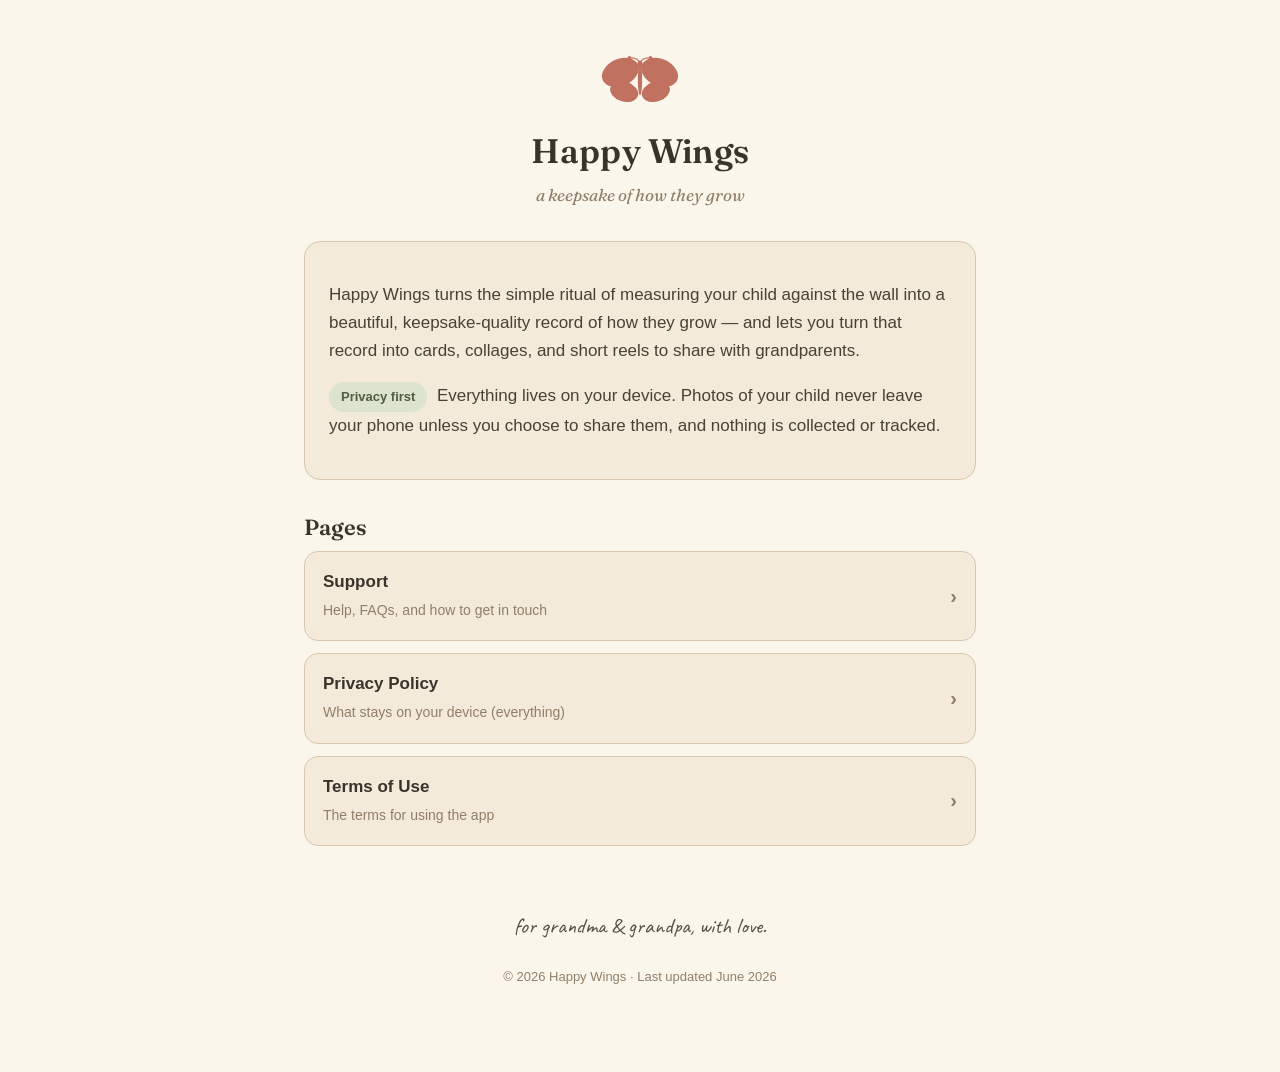
==== index.html @ c918661c "Happy Wings support, privacy, and terms pages" ====
<!DOCTYPE html>
<html lang="en">
<head>
<meta charset="UTF-8">
<meta name="viewport" content="width=device-width, initial-scale=1">
<title>Happy Wings</title>
<meta name="description" content="Happy Wings — a keepsake of how they grow. Support, terms, and privacy.">
<link rel="preconnect" href="https://fonts.googleapis.com">
<link href="https://fonts.googleapis.com/css2?family=Fraunces:ital,opsz,wght@0,9..144,400;0,9..144,600;1,9..144,400&family=Caveat&display=swap" rel="stylesheet">
<link rel="stylesheet" href="style.css">
</head>
<body>
<div class="wrap">
  <header class="site">
    <svg class="wings" viewBox="0 0 200 100" xmlns="http://www.w3.org/2000/svg" aria-hidden="true">
      <g fill="currentColor">
        <ellipse cx="141" cy="34" rx="40" ry="28" transform="rotate(24 141 34)"/>
        <ellipse cx="59" cy="34" rx="40" ry="28" transform="rotate(-24 59 34)"/>
        <ellipse cx="133" cy="74" rx="30" ry="21" transform="rotate(-18 133 74)"/>
        <ellipse cx="67" cy="74" rx="30" ry="21" transform="rotate(18 67 74)"/>
        <ellipse cx="100" cy="49" rx="4.4" ry="33"/>
        <ellipse cx="100" cy="18" rx="5.6" ry="8"/>
        <path d="M100 16 Q104 2 122 4" stroke="currentColor" stroke-width="2.4" fill="none" stroke-linecap="round"/>
        <path d="M100 16 Q96 2 78 4" stroke="currentColor" stroke-width="2.4" fill="none" stroke-linecap="round"/>
        <ellipse cx="122" cy="4" rx="3.6" ry="4"/>
        <ellipse cx="78" cy="4" rx="3.6" ry="4"/>
      </g>
    </svg>
    <div class="brand">Happy Wings</div>
    <p class="tagline">a keepsake of how they grow</p>
  </header>

  <div class="card">
    <p>Happy Wings turns the simple ritual of measuring your child against the wall
    into a beautiful, keepsake-quality record of how they grow — and lets you turn
    that record into cards, collages, and short reels to share with grandparents.</p>
    <p><span class="pill">Privacy first</span> &nbsp;Everything lives on your device.
    Photos of your child never leave your phone unless you choose to share them, and
    nothing is collected or tracked.</p>
  </div>

  <h2>Pages</h2>
  <ul class="toc">
    <li><a href="support.html"><span><strong>Support</strong><br><span class="desc">Help, FAQs, and how to get in touch</span></span><span class="chev">&rsaquo;</span></a></li>
    <li><a href="privacy.html"><span><strong>Privacy Policy</strong><br><span class="desc">What stays on your device (everything)</span></span><span class="chev">&rsaquo;</span></a></li>
    <li><a href="terms.html"><span><strong>Terms of Use</strong><br><span class="desc">The terms for using the app</span></span><span class="chev">&rsaquo;</span></a></li>
  </ul>

  <footer class="site">
    <p class="signature">for grandma &amp; grandpa, with love.</p>
    <p>© 2026 Happy Wings · Last updated June 2026</p>
  </footer>
</div>
</body>
</html>
---- style.css ----
:root {
  --paper: #F3EAD9;
  --paper-light: #FBF6EC;
  --frame-line: #CDBA9A;
  --card-border: #D8C7AD;
  --ink-heading: #3A332A;
  --ink-body: #4A4136;
  --ink-muted: #917E68;
  --rose-deep: #C0715F;
  --rose: #C97B6E;
  --sage: #8AA17F;
  --sage-pill: #DCE3CF;
  --sage-ink: #4F5E42;
}

* { box-sizing: border-box; }

html { -webkit-text-size-adjust: 100%; }

body {
  margin: 0;
  background: var(--paper-light);
  color: var(--ink-body);
  font-family: -apple-system, BlinkMacSystemFont, "Segoe UI", Roboto, Helvetica, Arial, sans-serif;
  font-size: 17px;
  line-height: 1.65;
}

.wrap {
  max-width: 720px;
  margin: 0 auto;
  padding: 40px 24px 72px;
}

header.site {
  text-align: center;
  padding: 16px 0 8px;
}

.wings {
  width: 96px;
  height: 48px;
  color: var(--rose-deep);
  display: inline-block;
}

.brand {
  font-family: "Fraunces", Georgia, "Times New Roman", serif;
  font-weight: 600;
  font-size: 34px;
  color: var(--ink-heading);
  margin: 10px 0 2px;
  letter-spacing: 0.2px;
}

.tagline {
  font-family: "Fraunces", Georgia, serif;
  font-style: italic;
  color: var(--ink-muted);
  margin: 0 0 8px;
}

nav.top {
  text-align: center;
  margin: 8px 0 24px;
  font-size: 15px;
}
nav.top a {
  color: var(--ink-muted);
  text-decoration: none;
  margin: 0 10px;
}
nav.top a:hover { color: var(--rose-deep); }

h1, h2, h3 {
  font-family: "Fraunces", Georgia, "Times New Roman", serif;
  color: var(--ink-heading);
  font-weight: 600;
  line-height: 1.25;
}
h1 { font-size: 30px; margin: 8px 0 6px; }
h2 { font-size: 22px; margin: 34px 0 10px; }
h3 { font-size: 18px; margin: 22px 0 6px; }

a { color: var(--rose-deep); }

.card {
  background: var(--paper);
  border: 1px solid var(--card-border);
  border-radius: 16px;
  padding: 22px 24px;
  margin: 16px 0;
}

.toc {
  list-style: none;
  padding: 0;
  margin: 8px 0 0;
}
.toc li { margin: 0; }
.toc a {
  display: flex;
  align-items: center;
  justify-content: space-between;
  gap: 12px;
  padding: 16px 18px;
  background: var(--paper);
  border: 1px solid var(--card-border);
  border-radius: 14px;
  margin-bottom: 12px;
  text-decoration: none;
  color: var(--ink-heading);
  font-weight: 600;
}
.toc a:hover { border-color: var(--rose-deep); }
.toc .desc { font-weight: 400; color: var(--ink-muted); font-size: 14px; }
.toc .chev { color: var(--ink-muted); font-size: 20px; }

.pill {
  display: inline-block;
  background: var(--sage-pill);
  color: var(--sage-ink);
  border-radius: 999px;
  padding: 4px 12px;
  font-size: 13px;
  font-weight: 600;
}

.muted { color: var(--ink-muted); font-size: 14px; }

hr {
  border: none;
  border-top: 1px solid var(--frame-line);
  margin: 28px 0;
  opacity: 0.6;
}

footer.site {
  text-align: center;
  color: var(--ink-muted);
  font-size: 13px;
  padding-top: 28px;
}

.signature {
  font-family: "Caveat", "Fraunces", cursive, serif;
  font-size: 22px;
  color: var(--ink-heading);
  opacity: 0.85;
}

code, .mono { font-family: ui-monospace, SFMono-Regular, Menlo, monospace; font-size: 0.9em; }
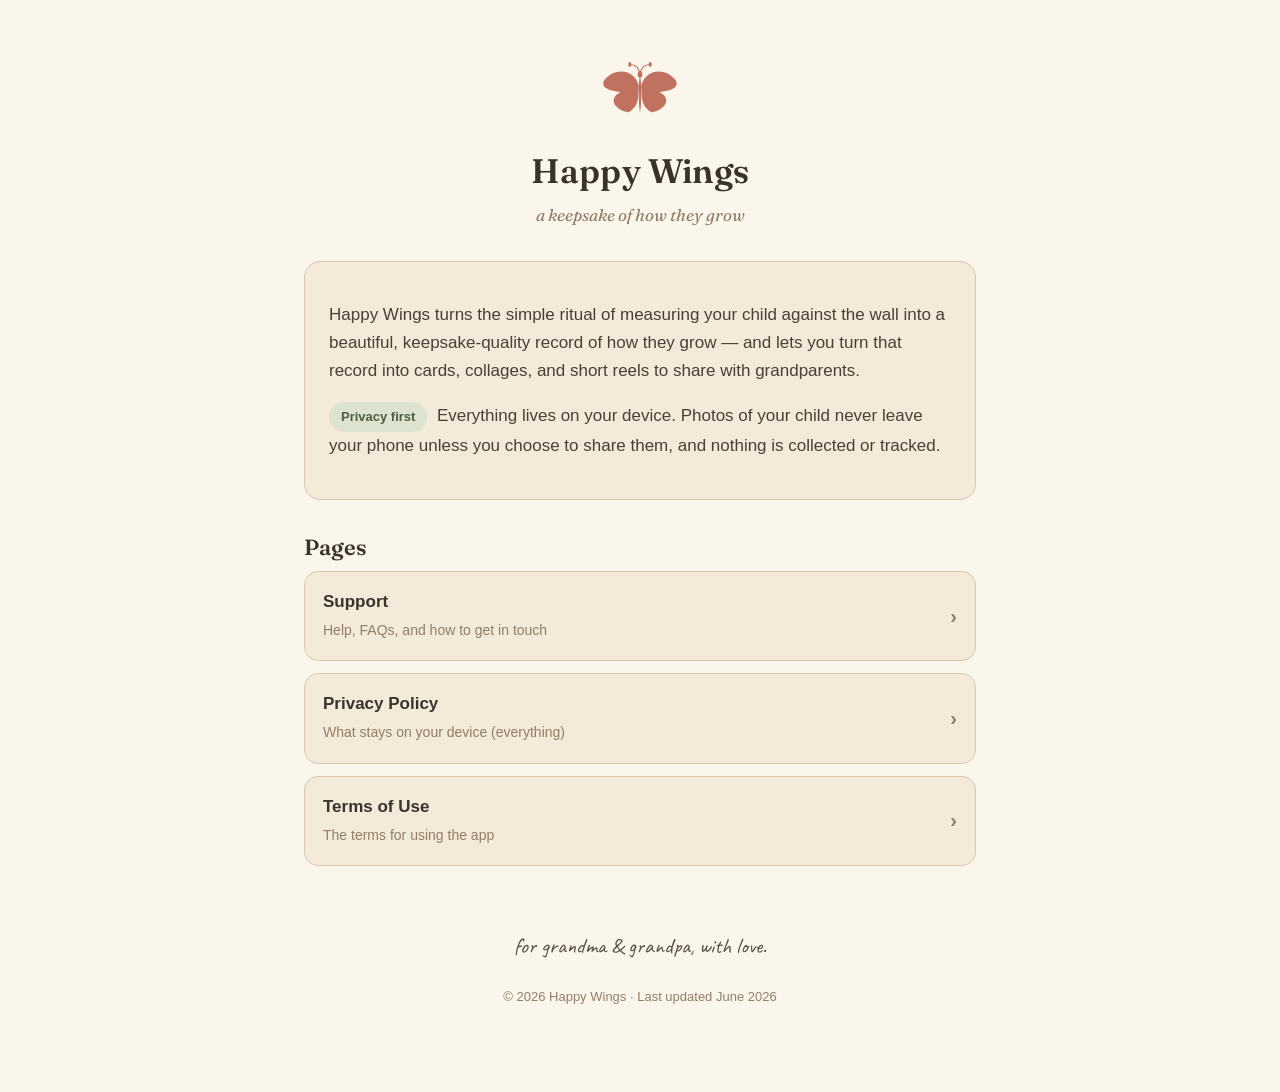
==== commit 26017651: "More artful butterfly logo" ====
--- a/index.html
+++ b/index.html
@@ -12,18 +12,16 @@
 <body>
 <div class="wrap">
   <header class="site">
-    <svg class="wings" viewBox="0 0 200 100" xmlns="http://www.w3.org/2000/svg" aria-hidden="true">
+    <svg class="wings" viewBox="0 0 200 130" xmlns="http://www.w3.org/2000/svg" aria-hidden="true">
       <g fill="currentColor">
-        <ellipse cx="141" cy="34" rx="40" ry="28" transform="rotate(24 141 34)"/>
-        <ellipse cx="59" cy="34" rx="40" ry="28" transform="rotate(-24 59 34)"/>
-        <ellipse cx="133" cy="74" rx="30" ry="21" transform="rotate(-18 133 74)"/>
-        <ellipse cx="67" cy="74" rx="30" ry="21" transform="rotate(18 67 74)"/>
-        <ellipse cx="100" cy="49" rx="4.4" ry="33"/>
-        <ellipse cx="100" cy="18" rx="5.6" ry="8"/>
-        <path d="M100 16 Q104 2 122 4" stroke="currentColor" stroke-width="2.4" fill="none" stroke-linecap="round"/>
-        <path d="M100 16 Q96 2 78 4" stroke="currentColor" stroke-width="2.4" fill="none" stroke-linecap="round"/>
-        <ellipse cx="122" cy="4" rx="3.6" ry="4"/>
-        <ellipse cx="78" cy="4" rx="3.6" ry="4"/>
+        <path d="M 102.25 56.84 C 112.00 20.57 152.50 23.36 169.00 46.61 C 176.50 62.42 155.50 66.14 137.50 68.93 C 164.50 83.81 145.00 104.27 122.50 107.99 C 109.00 100.55 103.75 88.46 103.75 76.37 L 102.25 56.84 Z"/>
+        <path d="M 97.75 56.84 C 88.00 20.57 47.50 23.36 31.00 46.61 C 23.50 62.42 44.50 66.14 62.50 68.93 C 35.50 83.81 55.00 104.27 77.50 107.99 C 91.00 100.55 96.25 88.46 96.25 76.37 L 97.75 56.84 Z"/>
+        <path d="M 100.00 36.38 C 104.50 58.70 102.25 95.90 100.00 108.92 C 97.75 95.90 95.50 58.70 100.00 36.38 Z"/>
+        <ellipse cx="100.00" cy="34.99" rx="4.50" ry="6.04"/>
+        <path d="M 100.00 34.52 Q 103.00 15.92 119.50 15.92" stroke="currentColor" stroke-width="2.2" fill="none" stroke-linecap="round"/>
+        <path d="M 100.00 34.52 Q 97.00 15.92 80.50 15.92" stroke="currentColor" stroke-width="2.2" fill="none" stroke-linecap="round"/>
+        <ellipse cx="119.50" cy="15.92" rx="3.00" ry="4.65"/>
+        <ellipse cx="80.50" cy="15.92" rx="3.00" ry="4.65"/>
       </g>
     </svg>
     <div class="brand">Happy Wings</div>
--- a/style.css
+++ b/style.css
@@ -38,8 +38,8 @@
 }
 
 .wings {
-  width: 96px;
-  height: 48px;
+  width: 104px;
+  height: 68px;
   color: var(--rose-deep);
   display: inline-block;
 }
